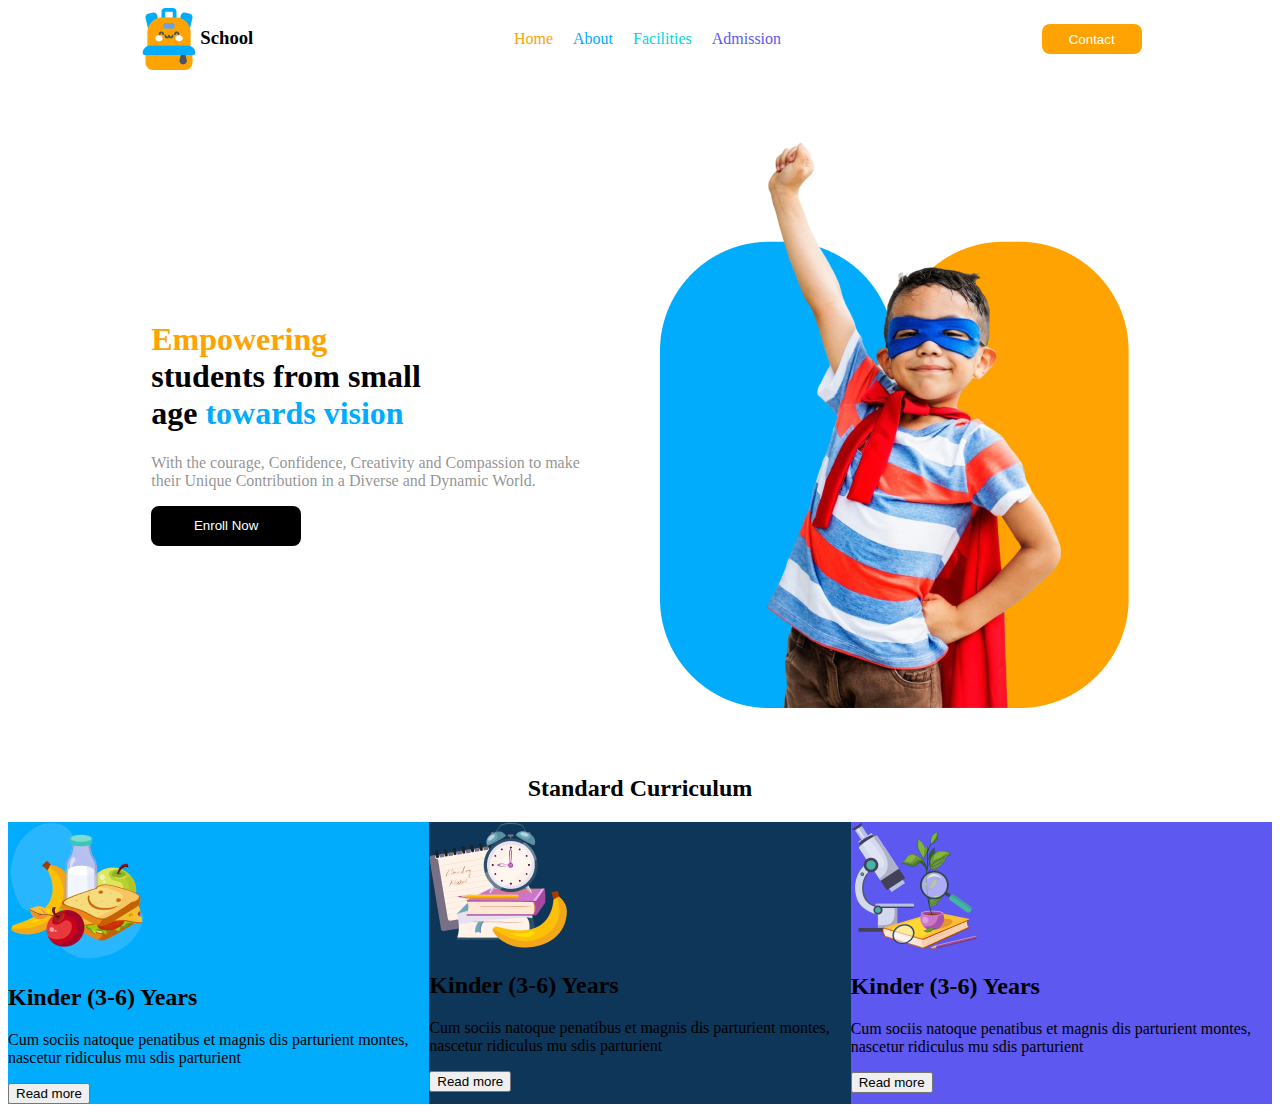
==== index.html @ 23545cb1 "add all resource and html css and section 1 and 2" ====
<!DOCTYPE html>
<html lang="en">
  <head>
    <meta charset="UTF-8" />
    <meta name="viewport" content="width=device-width, initial-scale=1.0" />
    <title>Kids School</title>
    <link rel="stylesheet" href="style.css" />
  </head>
  <body>
    <nav class="navbar display-flex">
      <div class="nav-img display-flex">
        <img class="nav-logo" src="assets/logo.png" alt="" />
        <h3 class="nav-t1">School</h3>
      </div>
      <div class="nav-links display-flex">
        <a class="nav-t2" href="#">Home</a>
        <a class="nav-t3" href="#">About</a>
        <a class="nav-t4" href="#">Facilities</a>
        <a class="nav-t5" href="#">Admission</a>
      </div>
      <div class="nav-btns">
        <img class="nav-menu" src="assets/menu.png" alt="" />
        <button class="nav-btn">Contact</button>
      </div>
    </nav>
    <div class="section-1 display-flex">
      <div class="sec1-card1">
        <h1 class="sec1-card1-t1">Empowering <br />
        
          <span class="sec1-card1-t2">
            students from small <br />
            age </span><span class="sec1-card1-t3">towards vision</span>
        </h1>
        <p class="sec1-card1-t4">
          With the courage, Confidence, Creativity and Compassion to make <br />
          their Unique Contribution in a Diverse and Dynamic World.
        </p>
        <button class="sec1-btn1">Enroll Now</button>
      </div>
      <div class="sec1-card2">
        <img class="sec1-img1"  src="assets/hero-kids.png" alt="" />
      </div>
    </div>
    <section class="section2-section3">
        <h2 class="section2-t1">Standard Curriculum</h2>
        <div class="section2 display-flex">
            
            <div class="section2-card1">
                <img src="assets/kinder.png" alt="">
                <h2>Kinder (3-6) Years</h2>
                <p>Cum sociis natoque penatibus et magnis
                    dis parturient montes, nascetur ridiculus
                    mu sdis parturient</p>
                    <button>Read more</button>
            </div>
            <div class="section2-card2">
                <img src="assets/elementary.png" alt="">
                <h2>Kinder (3-6) Years</h2>
                <p>Cum sociis natoque penatibus et magnis
                    dis parturient montes, nascetur ridiculus
                    mu sdis parturient</p>
                    <button>Read more</button>
            </div>
            <div class="section2-card3">
                <img src="assets/middle.png" alt="">
                <h2>Kinder (3-6) Years</h2>
                <p>Cum sociis natoque penatibus et magnis
                    dis parturient montes, nascetur ridiculus
                    mu sdis parturient</p>
                    <button>Read more</button>
            </div>
        </div>


    </section>
  </body>
</html>
---- style.css ----
/* shared style */
.display-flex {
    display: flex;
}

.navbar{
    
    justify-content: space-around;
    align-items: center;
}
.nav-links{
           gap: 20px;
}
.nav-menu{
    display: none;
}

a{
    text-decoration: none;
}
.nav-t2{
    color: #FEA301;
}
.nav-t3{
    color:#01ACFD;
}
.nav-t4{
    color: #05D4DF
}
.nav-t5{
    color: #5D58EF;
}
.nav-btn{
    width: 100px;
    height: 30px;
    background-color: #FEA301;
    border: none;
    border-radius: 8px;
    color: white;
}
.section-1{
    margin: 5%;
    justify-content: space-evenly;
    align-items: center;
    
}
.sec1-card1-t1{
    color: #FEA301;
    font-size: 2rem;
   
}
.sec1-card1-t2{
    color: black;

}
.sec1-card1-t5{
    color: black;
    
}
.sec1-card1-t3{
    color: #01ACFD;

}
.sec1-card1-t4{
    font-size: medium;
    color:rgba(36,36,36,0.5) ;

}
.sec1-btn1{
    height: 40px;
    width: 150px;
    border-radius: 8px;
    border: none;
    background-color: black;
    color: white;
}
.section2-t1{
    text-align: center;
}
.section2-card1{
    background-color: #01ACFD;
}
.section2-card2{
    background-color: rgb(13, 54, 89);
}
.section2-card3{
    background-color: #5D58EF;
}
















/* for mobile  */
@media screen and (max-width:576px){
    .nav-menu{
        display: inline-block;
        height: 40px;
        width: 40px;
        margin-right: -70px;
    }
    .navbar{
        border-bottom: 1px solid orange;
        height: 70px;
    }
    .nav-logo{
        height: 50px;
        width: 50px;
        margin-left: -70px;
    }
    .nav-links{
        display: none;
    }
    .nav-t1{
        display: none;
    }
    .nav-btn{
        display: none;
    }
    .section-1{
        flex-direction: column-reverse;
        justify-items: center;
        align-items: center;
    }
   
    .sec1-img1{
        max-width: 350px;
    }
    .sec1-card1{
        display: flex;
        align-items: center;
         flex-direction: column;
         align-items: center;
    }
}
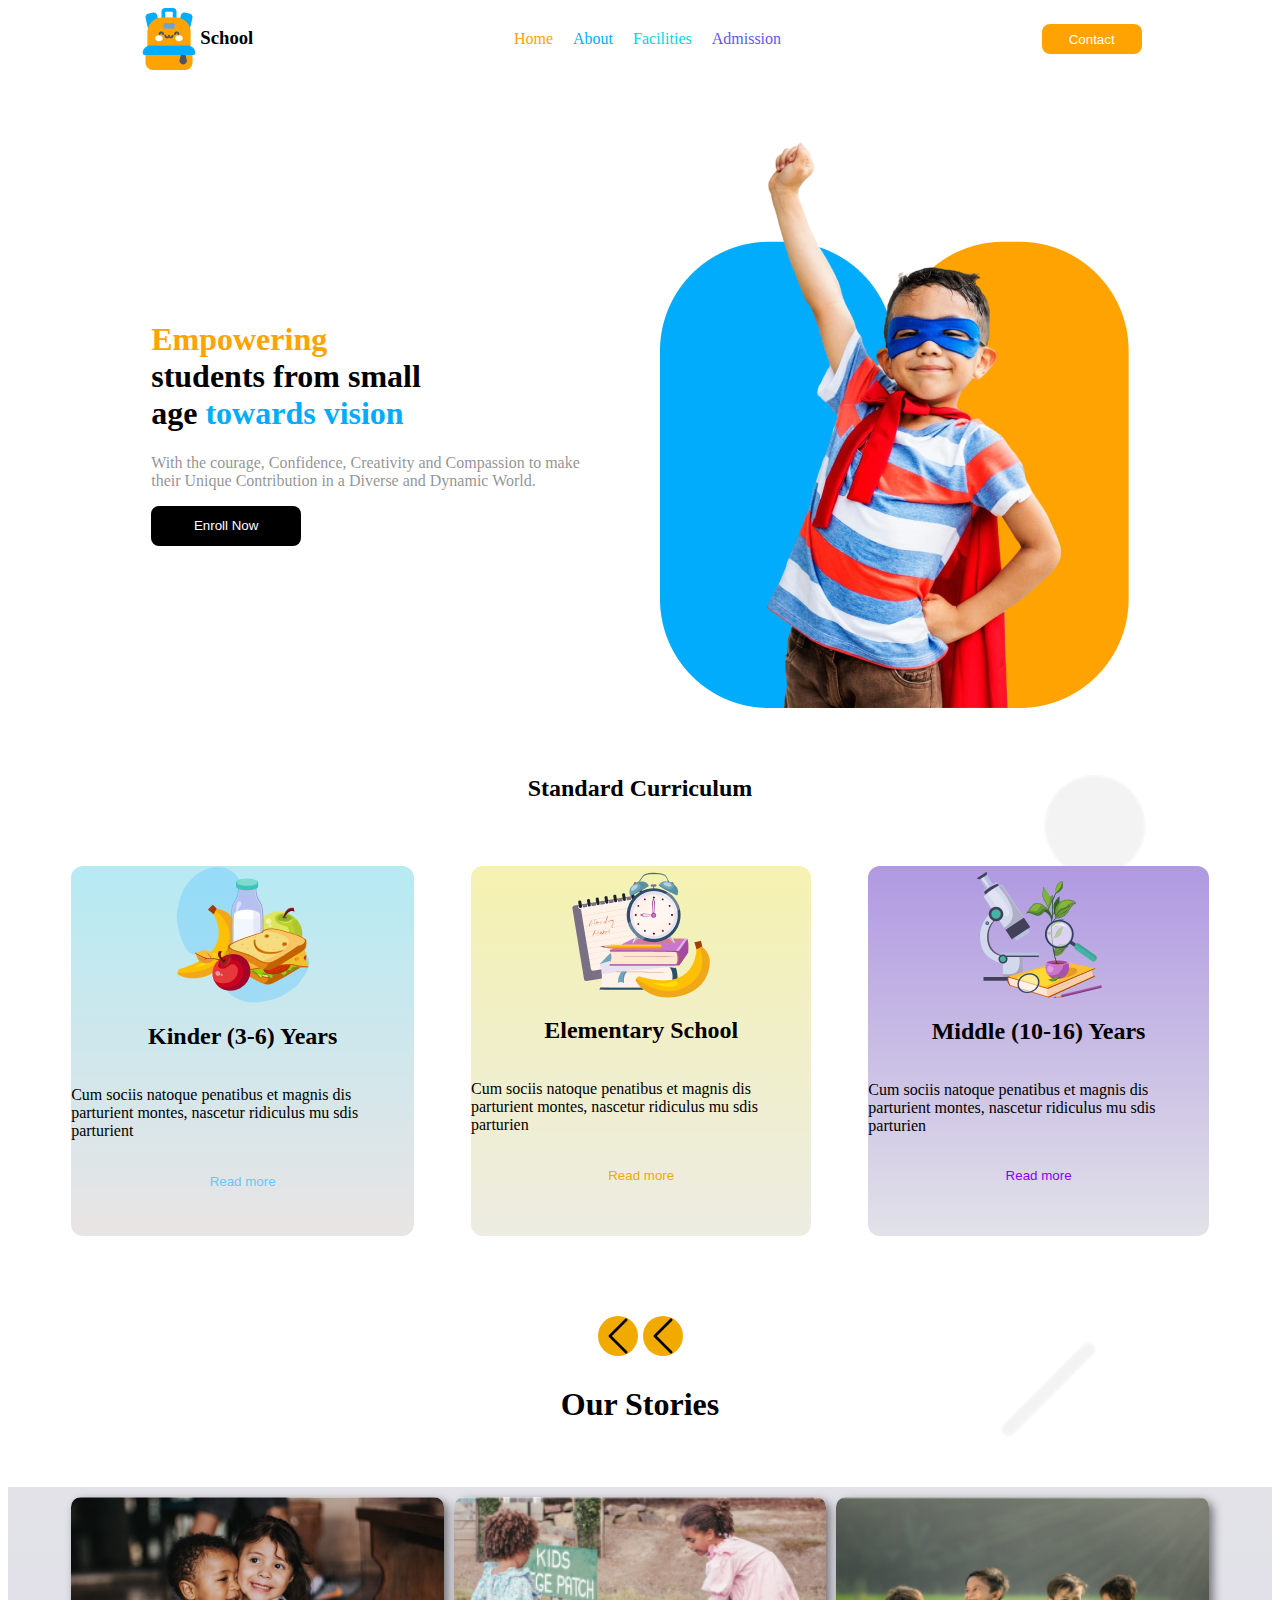
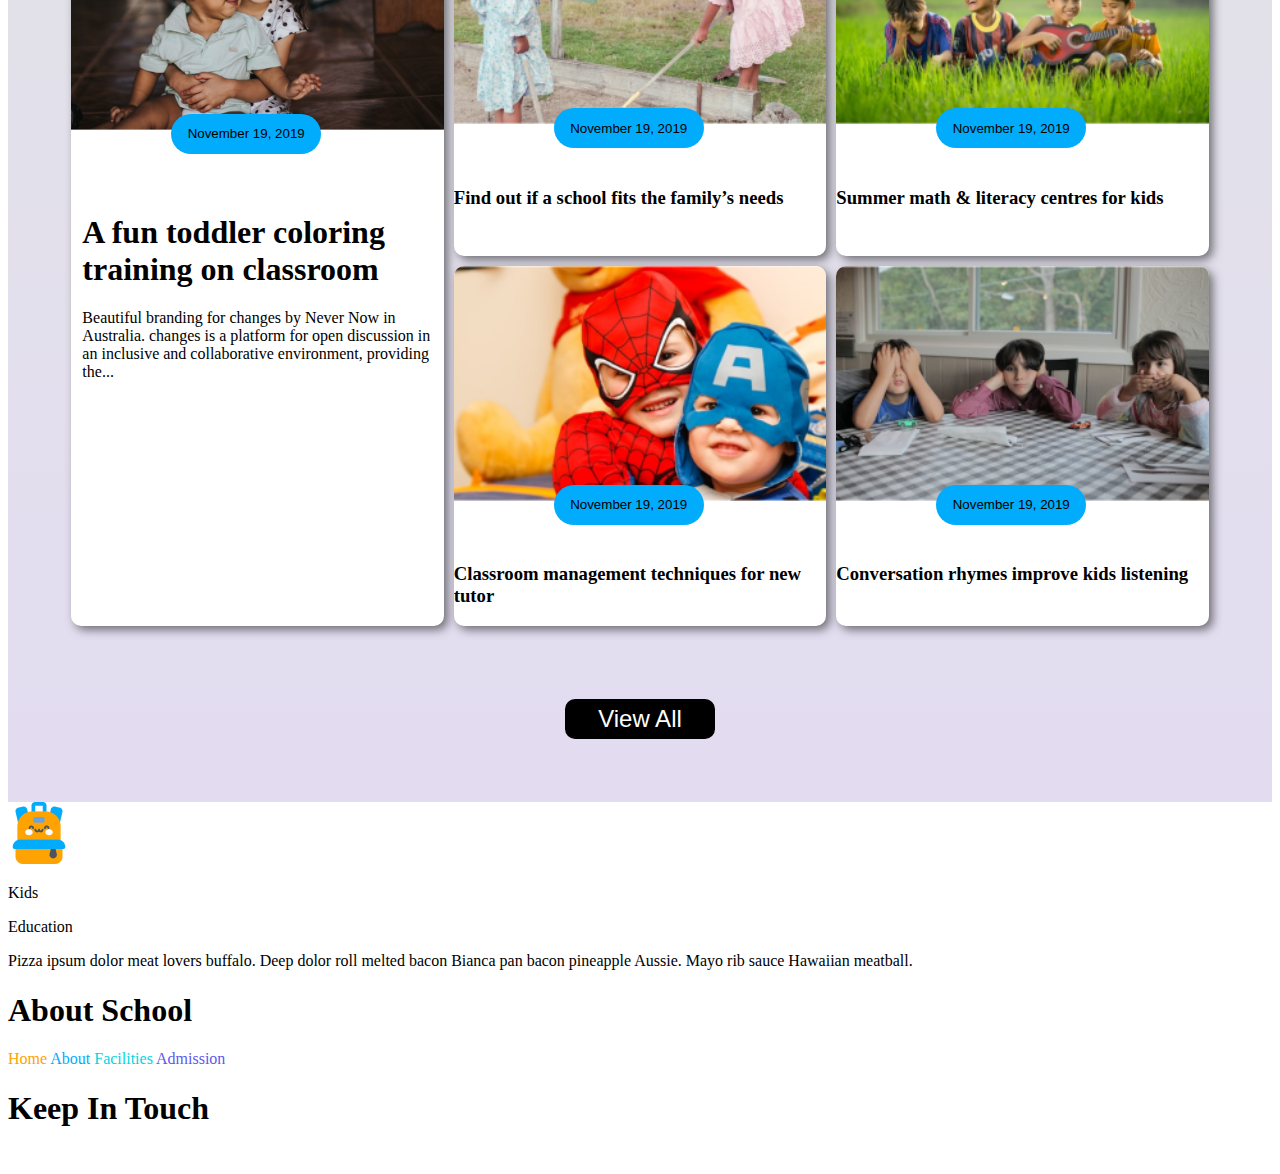
==== commit 034e23d2: "add html css for all code except footer" ====
--- a/index.html
+++ b/index.html
@@ -25,11 +25,13 @@
     </nav>
     <div class="section-1 display-flex">
       <div class="sec1-card1">
-        <h1 class="sec1-card1-t1">Empowering <br />
-        
+        <h1 class="sec1-card1-t1">
+          Empowering <br />
+
           <span class="sec1-card1-t2">
             students from small <br />
-            age </span><span class="sec1-card1-t3">towards vision</span>
+            age </span
+          ><span class="sec1-card1-t3">towards vision</span>
         </h1>
         <p class="sec1-card1-t4">
           With the courage, Confidence, Creativity and Compassion to make <br />
@@ -38,40 +40,120 @@
         <button class="sec1-btn1">Enroll Now</button>
       </div>
       <div class="sec1-card2">
-        <img class="sec1-img1"  src="assets/hero-kids.png" alt="" />
+        <img class="sec1-img1" src="assets/hero-kids.png" alt="" />
       </div>
     </div>
     <section class="section2-section3">
-        <h2 class="section2-t1">Standard Curriculum</h2>
-        <div class="section2 display-flex">
-            
-            <div class="section2-card1">
-                <img src="assets/kinder.png" alt="">
-                <h2>Kinder (3-6) Years</h2>
-                <p>Cum sociis natoque penatibus et magnis
-                    dis parturient montes, nascetur ridiculus
-                    mu sdis parturient</p>
-                    <button>Read more</button>
-            </div>
-            <div class="section2-card2">
-                <img src="assets/elementary.png" alt="">
-                <h2>Kinder (3-6) Years</h2>
-                <p>Cum sociis natoque penatibus et magnis
-                    dis parturient montes, nascetur ridiculus
-                    mu sdis parturient</p>
-                    <button>Read more</button>
-            </div>
-            <div class="section2-card3">
-                <img src="assets/middle.png" alt="">
-                <h2>Kinder (3-6) Years</h2>
-                <p>Cum sociis natoque penatibus et magnis
-                    dis parturient montes, nascetur ridiculus
-                    mu sdis parturient</p>
-                    <button>Read more</button>
-            </div>
+      <h2 class="section2-t1">Standard Curriculum</h2>
+      <div class="section2 display-flex">
+        <div class="section2-card1 display-flex">
+          <img src="assets/kinder.png" alt="" />
+          <h2>Kinder (3-6) Years</h2>
+          <p>
+            Cum sociis natoque penatibus et magnis dis parturient montes,
+            nascetur ridiculus mu sdis parturient
+          </p>
+          <button class="section2-card1-btn1">Read more</button>
         </div>
-
-
+        <div class="section2-card2 display-flex">
+          <img src="assets/elementary.png" alt="" />
+          <h2>Elementary School</h2>
+          <p>
+            Cum sociis natoque penatibus et magnis dis parturient montes,
+            nascetur ridiculus mu sdis parturien
+          </p>
+          <button class="section2-card1-btn2">Read more</button>
+        </div>
+        <div class="section2-card3 display-flex">
+          <img src="assets/middle.png" alt="" />
+          <h2>Middle (10-16) Years</h2>
+          <p>
+            Cum sociis natoque penatibus et magnis dis parturient montes,
+            nascetur ridiculus mu sdis parturien
+          </p>
+          <button class="section2-card1-btn3">Read more</button>
+        </div>
+      </div>
+      <div class="sec2-btn display-flex">
+        <div class="sec2-btn4">
+          <img class="sec2-img1" src="assets/left arrow.png" alt="" />
+        </div>
+        <div class="sec2-btn4">
+          <img class="sec2-img2" src="assets/left arrow.png" alt="" />
+        </div>
+      </div>
+      <div class="section2-t4">
+        <h3 class="section2-t5">Our Stories</h3>
+      </div>
+      <div class="section3-back">
+        <div class="section3">
+          <div class="section3-card1">
+            <img class="section3-img1" src="assets/story-1.png" alt="" />
+            <button class="section3-btn1">November 19, 2019</button>
+            <h1 class="section3-card1-t1">
+              A fun toddler coloring training on classroom
+            </h1>
+            <p class="section3-card1-t2">
+              Beautiful branding for changes by Never Now in Australia. changes
+              is a platform for open discussion in an inclusive and
+              collaborative environment, providing the...
+            </p>
+          </div>
+          <div class="section3-card2">
+            <img class="section3-img2" src="assets/story-2.png" alt="" />
+            <button class="section3-btn1">November 19, 2019</button>
+            <h3>Find out if a school fits the family’s needs</h3>
+          </div>
+          <div class="section3-card3">
+            <img class="section3-img2" src="assets/story-3.png" alt="" />
+            <button class="section3-btn1">November 19, 2019</button>
+            <h3>Summer math & literacy centres for kids</h3>
+          </div>
+          <div class="section3-card4">
+            <img class="section3-img2" src="assets/story-4.png" alt="" />
+            <button class="section3-btn1">November 19, 2019</button>
+            <h3>Classroom management techniques for new tutor</h3>
+          </div>
+          <div class="section3-card5">
+            <img class="section3-img2" src="assets/story-5.png" alt="" />
+            <button class="section3-btn1">November 19, 2019</button>
+            <h3>Conversation rhymes improve kids listening</h3>
+          </div>
+        </div>
+        <div class="sec3-btns2">
+          <button class="sec3-btn2">View All</button>
+        </div>
+      </div>
     </section>
+    <footer>
+      <div class="footer-main-sec">
+        <div class=" footer-sec1">
+          <div class="">
+            <img src="assets/logo.png" alt="" />
+            <p>Kids</p><p>Education</p>
+          </div>
+          <p>
+            Pizza ipsum dolor meat lovers buffalo. Deep dolor roll melted bacon
+            Bianca pan bacon pineapple Aussie. Mayo rib sauce Hawaiian meatball.
+          </p>
+        </div>
+        <div>
+          <h1>About School</h1>
+          <a class="nav-t2" href="#">Home</a>
+          <a class="nav-t3" href="#">About</a>
+          <a class="nav-t4" href="#">Facilities</a>
+          <a class="nav-t5" href="#">Admission</a>
+        </div>
+        <div>
+          <h1>Keep In Touch</h1>
+          <div>
+            <img src="" alt="" />
+            <img src="" alt="" />
+            <img src="" alt="" />
+            <img src="" alt="" />
+          </div>
+        </div>
+      </div>
+    </footer>
   </body>
 </html>
--- a/style.css
+++ b/style.css
@@ -77,17 +77,198 @@
 .section2-t1{
     text-align: center;
 }
+.section2{
+    margin-left: 5%;
+    margin-right: 5%;
+    margin-top: 5%;
+    gap: 5%;
+    
+}
 .section2-card1{
+    background: linear-gradient(to bottom, rgb(182, 234, 243), rgb(233, 228, 228));
+    border-radius: 12px;
+    justify-content: center;
+    align-items: center;
+    flex-direction: column;
+    
+}
+.section2-card2{
+    background: linear-gradient(to bottom, rgb(245, 242, 177), rgb(236, 236, 227));
+    border-radius: 12px;
+    justify-content: center;
+    align-items: center;
+    flex-direction: column;
+}
+.section2-card3{
+    background: linear-gradient(to bottom, rgb(176, 153, 225), rgb(226, 226, 232));
+    border-radius: 12px;
+    justify-content: center;
+    align-items: center;
+    flex-direction: column;
+
+}
+.section2-card1-btn1{
+    width: 100px;
+    height: 50px;
+    border: none;
+    border-radius: 8px;
+    color: #64C8FF;
+    background-color: transparent;
+    margin-bottom: 30px;
+}
+.section2-card1-btn2{
+    width: 100px;
+    height: 50px;
+    border: none;
+    border-radius: 8px;
+    color: #F0AA00;
+    background-color: transparent;
+    margin-bottom: 30px;
+}
+.section2-card1-btn3{
+    width: 100px;
+    height: 50px;
+    border: none;
+    border-radius: 8px;
+    color: #8700FF;
+    background-color: transparent;
+    margin-bottom: 30px;
+}
+.section2-section3{
+    background-image:url(assets/bg.png);
+    background-size: cover;
+    background-repeat: no-repeat;
+}
+.sec2-btn{
+    margin-top: 80px;
+    align-items: center;
+    justify-content: center;
+    gap: 5px;
+
+}
+.sec2-btn4{
+    background-color: #F0AA00;
+    height: 40px;
+    width: 40px;
+    background-position: center;
+    border-radius: 50%;
+}
+.sec2-img1{
+    height:40px ;
+    width: 40px;
+}
+.sec2-img2{
+    height:40px ;
+    width: 40px;
+    transform: rotate(360deg);
+}
+.section2-t4{
+    margin-top: 30px;
+}
+.section2-t5{
+    text-align: center;
+    font-size: 2rem;
+    margin-top: 20px;
+}
+.section3-back{
+    background: linear-gradient(to top, rgb(227, 220, 241), rgb(226, 226, 232));
+}
+.section3{
+    padding-top: 10px;
+    padding-bottom: 10px;
+    display: grid;
+    grid-template-columns:1fr 1fr 1fr;
+   grid-template-rows: repeat(2,1fr);
+   gap: 10px;
+   margin: 5% 5%;
+}
+.section3-card1{
+    overflow: hidden;
+    
+    box-shadow: 4px 4px 10px rgba(0, 0, 0, 0.5);
+    border: none;
+    border-radius: 10px;
+    grid-row: span 2;
+    background-color:white;
+    
+}
+.section3-btn1{
+    height: 40px;
+    width: 150px;
+    border-radius: 20px;
+    position: relative;
+    left: 100px;
+    top: -20px;
     background-color: #01ACFD;
-}
-.section2-card2{
-    background-color: rgb(13, 54, 89);
-}
-.section2-card3{
-    background-color: #5D58EF;
-}
-
-
+    border: none;
+
+}
+.section3-card1-t1{
+    margin-left: 3%;
+    margin-right: 3%;
+}
+.section3-card1-t2{
+    margin-left: 3%;
+    margin-right: 3%;
+}
+.section3-img1{
+    max-width: 100%;
+    height: 50%;
+    height: auto;
+    object-fit: contain;
+}
+.section3-card1-t1{
+      margin-top: 40px;
+}
+.section3-img2{
+    width: 100%;
+}
+.section3-card2{
+    box-shadow: 4px 4px 10px rgba(0, 0, 0, 0.5);
+    overflow: hidden;
+    border: none;
+    border-radius: 10px;
+    background-color:white;
+    
+}
+.section3-card3{
+    box-shadow: 4px 4px 10px rgba(0, 0, 0, 0.5);
+    overflow: hidden;
+    border: none;
+    border-radius: 10px;
+    background-color: white;
+}
+.section3-card4{
+    box-shadow: 4px 4px 10px rgba(0, 0, 0, 0.5);
+    overflow: hidden;
+    border: none;
+    border-radius: 10px;
+    background-color: white;
+    
+}
+.section3-card5{
+    box-shadow: 4px 4px 10px rgba(0, 0, 0, 0.5);
+    overflow: hidden;
+    border: none;
+    border-radius: 10px;
+    background-color: white;
+}
+.sec3-btns2{
+    display: flex;
+    justify-content: center;
+    align-items: center;
+    
+}
+.sec3-btn2{
+    margin-bottom:5%;
+    background-color: black;
+    color: white;
+    height: 40px;
+    width: 150px;
+    font-size: 1.5rem;
+    border-radius: 10px;
+    border: none;
+}
 
 
 
@@ -143,4 +324,41 @@
          flex-direction: column;
          align-items: center;
     }
+    .section2{
+        flex-direction: column;
+    }
+    .section2-card1{
+        margin-bottom: 40px;
+    }
+    .section2-card2{
+        margin-bottom: 40px;
+    }
+    .section2-card3{
+        margin-bottom: 40px;
+    }
+    .sec2-btn{
+        display: none;
+    }
+    .section3-card1{
+        display: none;
+    }
+    .section3{
+        padding-top: 10px;
+        padding-bottom: 10px;
+        display: grid;
+        grid-template-columns:1fr 1fr;
+       grid-template-rows: repeat(2,1fr);
+       gap: 10px;
+       margin: 5% 5%;
+    }
+    .section3-btn1{
+        height: 40px;
+        width: 150px;
+        border-radius: 20px;
+        position: relative;
+        left: auto;
+        top: -20px;
+    
+    }
+
 }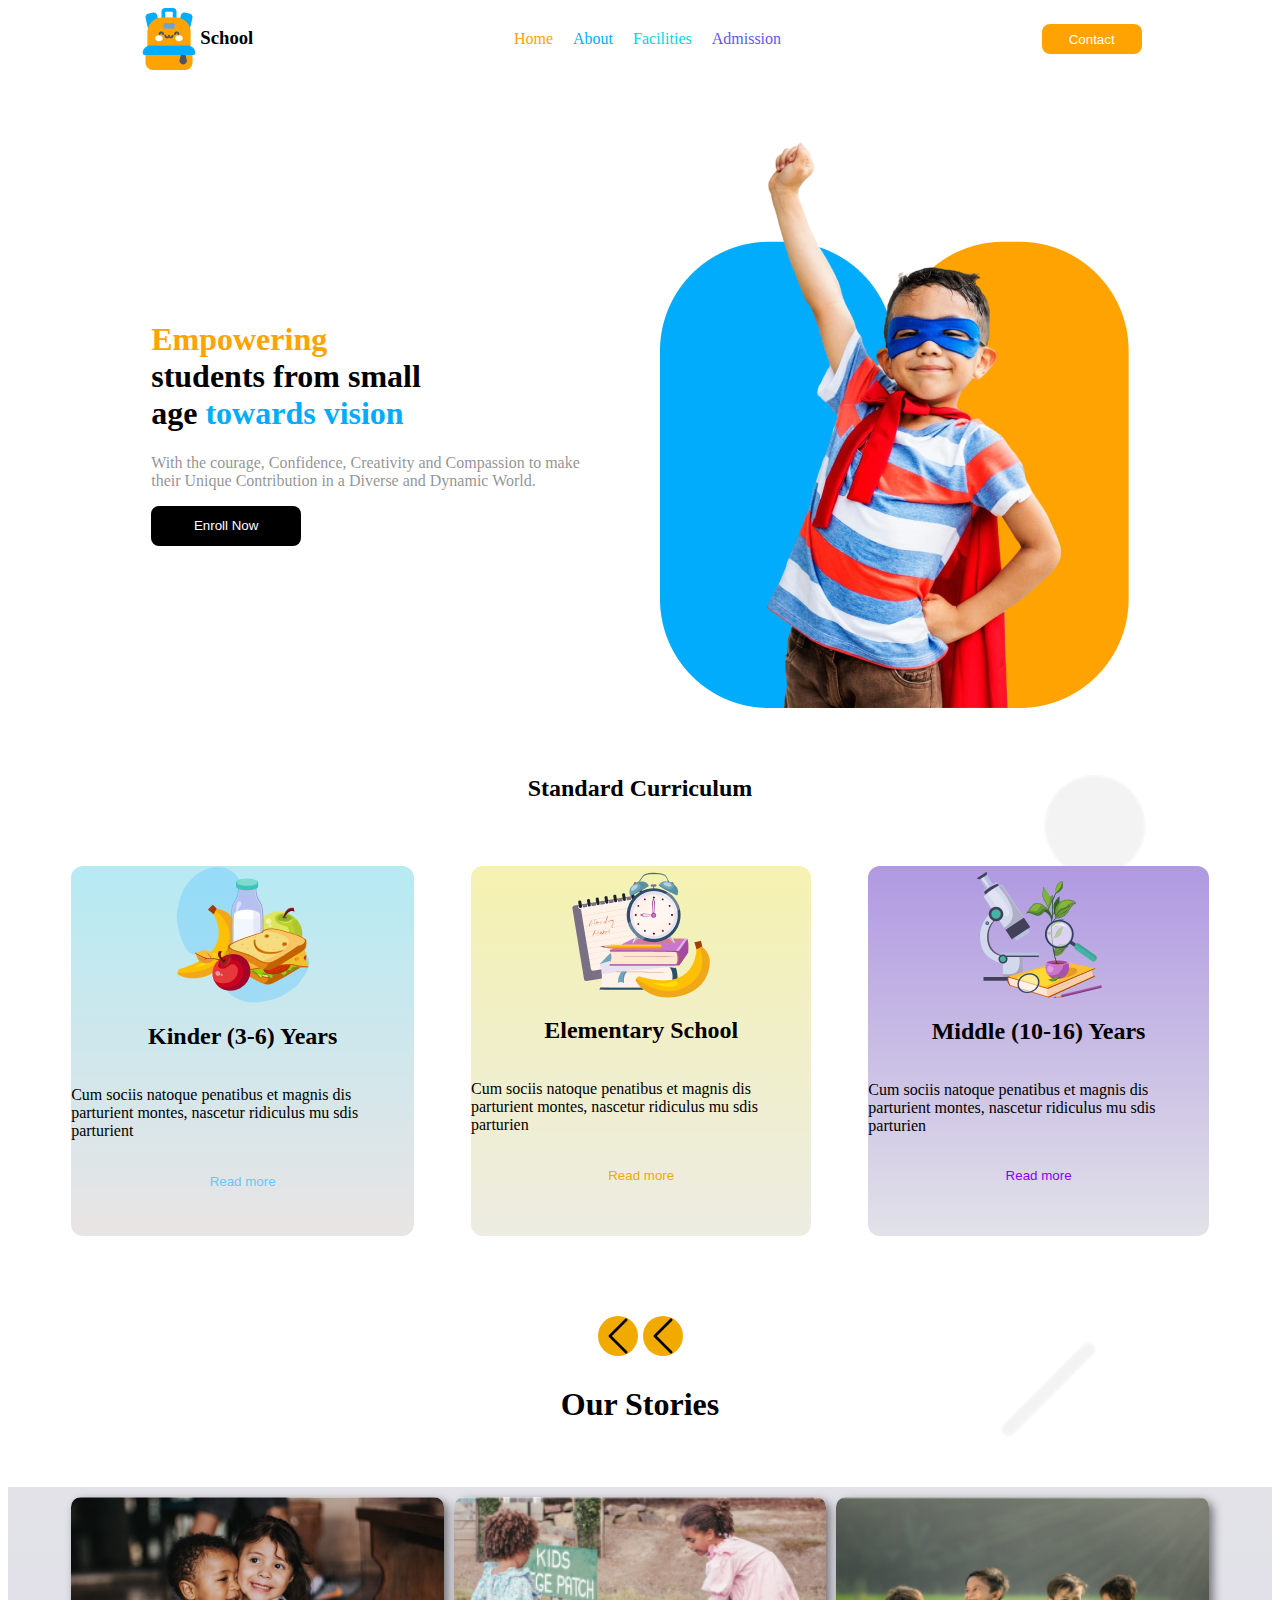
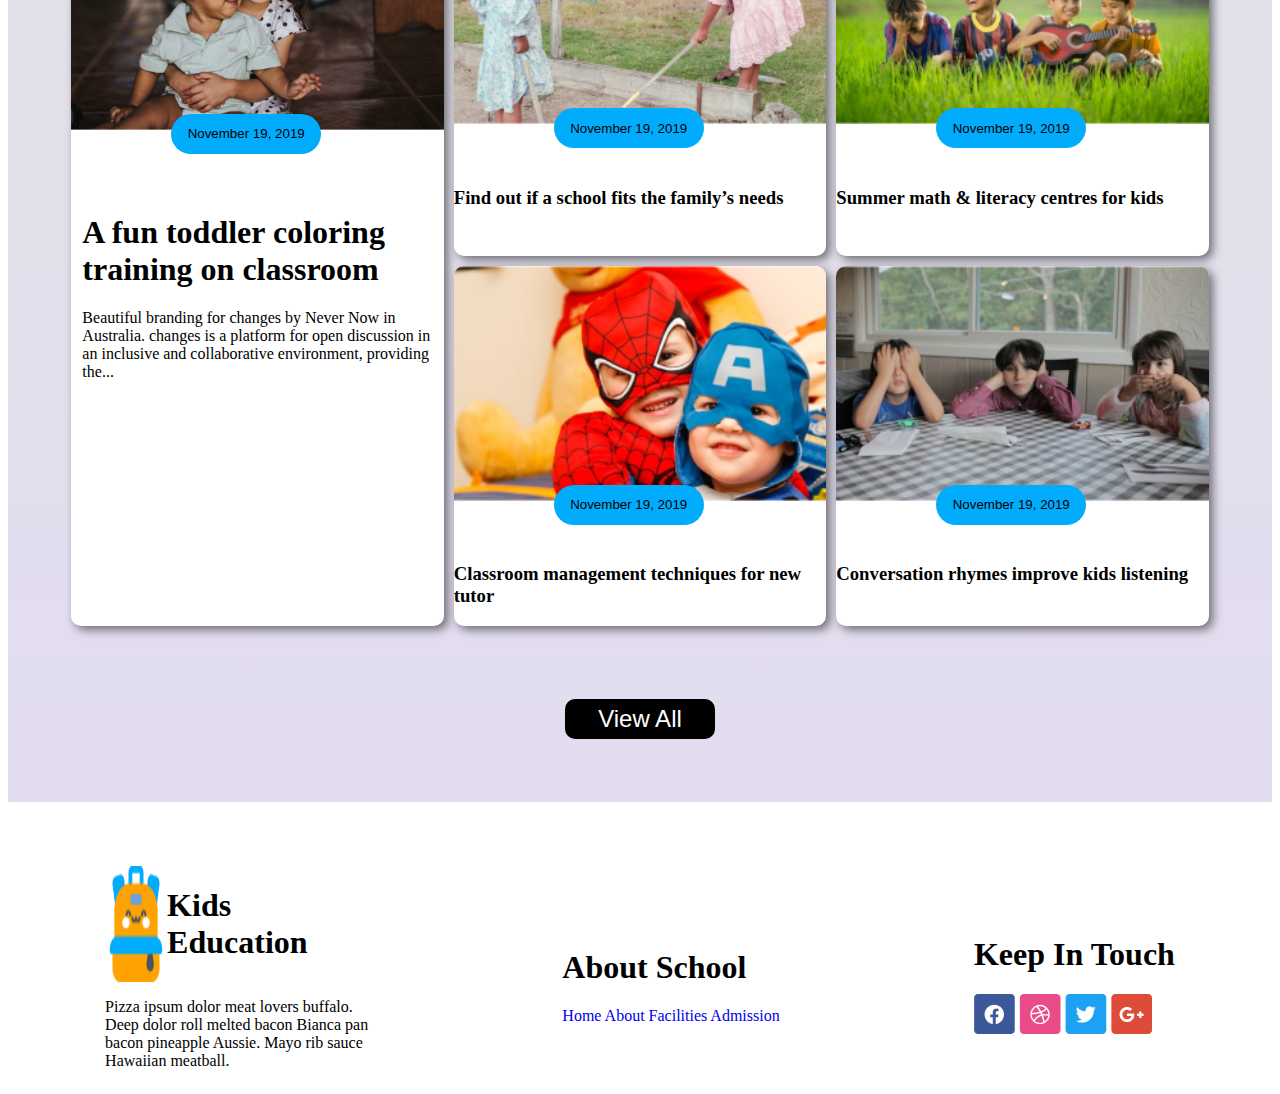
==== commit 380d1904: "add footer image" ====
--- a/index.html
+++ b/index.html
@@ -128,29 +128,29 @@
     <footer>
       <div class="footer-main-sec">
         <div class=" footer-sec1">
-          <div class="">
+          <div class=" footer-sec1-part1">
             <img src="assets/logo.png" alt="" />
-            <p>Kids</p><p>Education</p>
+           <h1> Kids <br> Education</h1>
           </div>
           <p>
-            Pizza ipsum dolor meat lovers buffalo. Deep dolor roll melted bacon
-            Bianca pan bacon pineapple Aussie. Mayo rib sauce Hawaiian meatball.
+            Pizza ipsum dolor meat lovers buffalo. <br>  Deep dolor roll melted bacon
+            Bianca pan <br> bacon pineapple Aussie. Mayo rib sauce <br> Hawaiian meatball.
           </p>
         </div>
         <div>
           <h1>About School</h1>
-          <a class="nav-t2" href="#">Home</a>
-          <a class="nav-t3" href="#">About</a>
-          <a class="nav-t4" href="#">Facilities</a>
-          <a class="nav-t5" href="#">Admission</a>
+          <a class="" href="#">Home</a>
+          <a class="" href="#">About</a>
+          <a class="" href="#">Facilities</a>
+          <a class="" href="#">Admission</a>
         </div>
         <div>
           <h1>Keep In Touch</h1>
           <div>
-            <img src="" alt="" />
-            <img src="" alt="" />
-            <img src="" alt="" />
-            <img src="" alt="" />
+            <img src="assets/fb.png" alt="" />
+            <img src="assets/dribble.png" alt="" />
+            <img src="assets/twitter.png" alt="" />
+            <img src="assets/google+.png" alt="" />
           </div>
         </div>
       </div>
--- a/style.css
+++ b/style.css
@@ -269,6 +269,18 @@
     border-radius: 10px;
     border: none;
 }
+.footer-main-sec{
+    display: flex;
+    justify-content: space-around;
+    align-items: center;
+    margin-top: 5%;
+}
+.footer-sec1-part1{
+    display: flex;
+}
+
+
+
 
 
 
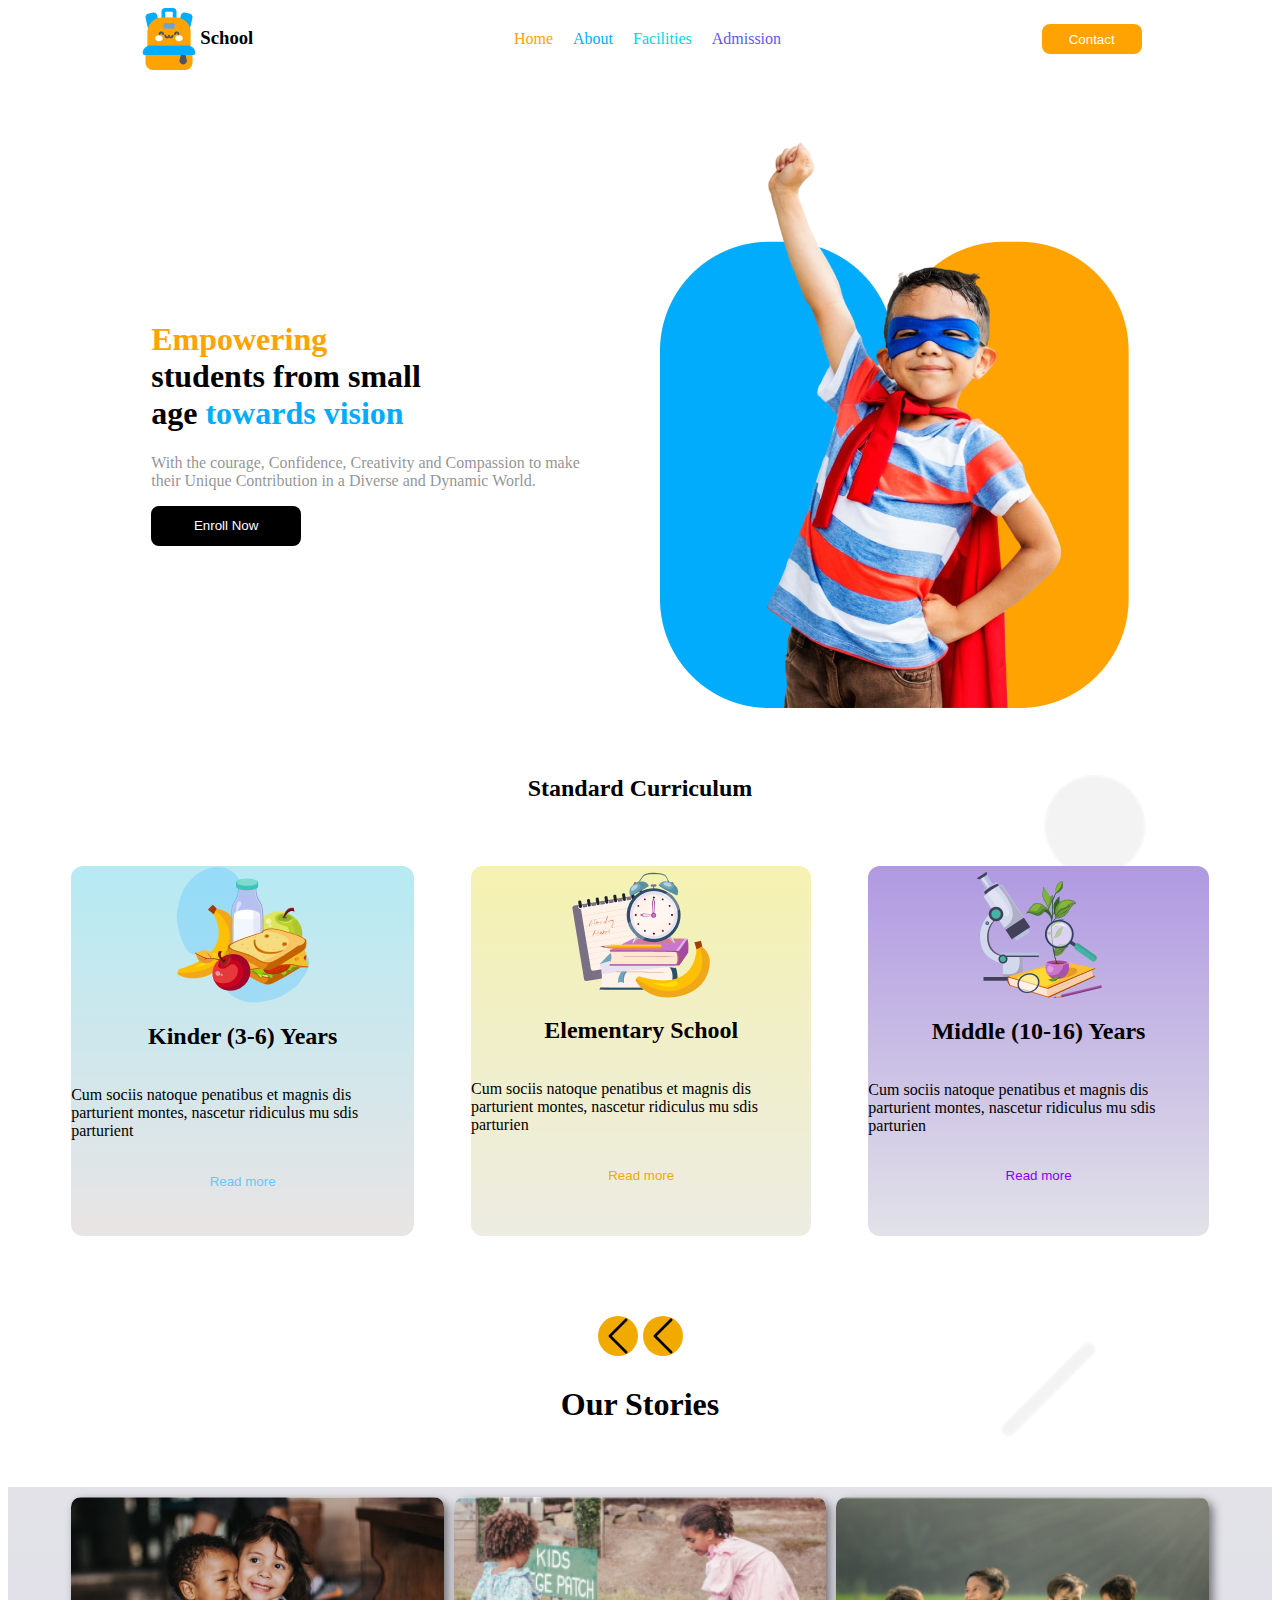
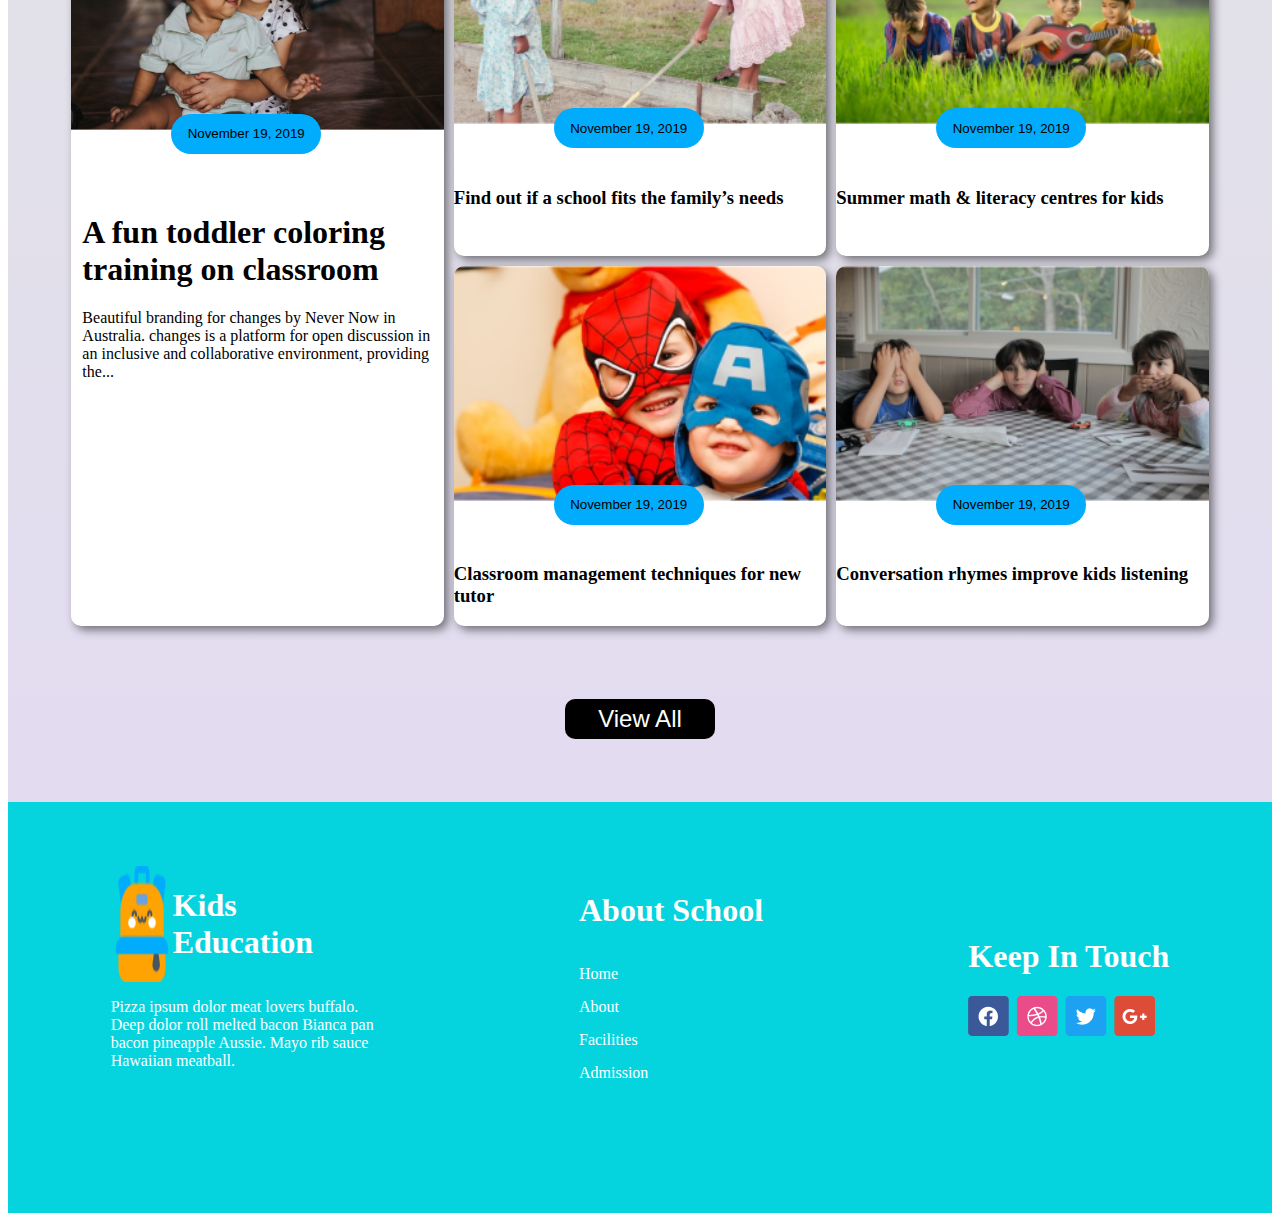
==== commit 8dad3886: "add footer" ====
--- a/index.html
+++ b/index.html
@@ -137,16 +137,16 @@
             Bianca pan <br> bacon pineapple Aussie. Mayo rib sauce <br> Hawaiian meatball.
           </p>
         </div>
-        <div>
+        <div class="footer-sec2">
           <h1>About School</h1>
-          <a class="" href="#">Home</a>
-          <a class="" href="#">About</a>
-          <a class="" href="#">Facilities</a>
-          <a class="" href="#">Admission</a>
+          <a class="footer-li" href="#">Home</a>
+          <a class="footer-li" href="#">About</a>
+          <a class="footer-li" href="#">Facilities</a>
+          <a class="footer-li" href="#">Admission</a>
         </div>
-        <div>
+        <div class="footer-sec3">
           <h1>Keep In Touch</h1>
-          <div>
+          <div class="footer-logo-fb">
             <img src="assets/fb.png" alt="" />
             <img src="assets/dribble.png" alt="" />
             <img src="assets/twitter.png" alt="" />
--- a/style.css
+++ b/style.css
@@ -273,11 +273,34 @@
     display: flex;
     justify-content: space-around;
     align-items: center;
-    margin-top: 5%;
+    padding-top: 5%;
+    padding-bottom: 10%;
+    color: #FFFFFF;
+    background-color: #05D4DF;
+    
 }
 .footer-sec1-part1{
     display: flex;
 }
+.footer-sec2{
+    display: flex;
+    flex-direction: column;
+    align-items: flex-start;
+    justify-content: space-between;
+    gap: 15px;
+}
+.footer-li{
+    color: #FFFFFF;
+    text-decoration: none;
+}
+.footer-logo-fb{
+    display: flex;
+    gap: 7px;
+}
+/* footer{
+    background-color: #01ACFD;
+    max-height: 1440px;
+} */
 
 
 
@@ -372,5 +395,9 @@
         top: -20px;
     
     }
+    .footer-main-sec{
+        flex-direction: column;
+        padding-bottom: 110px;
+    }
 
 }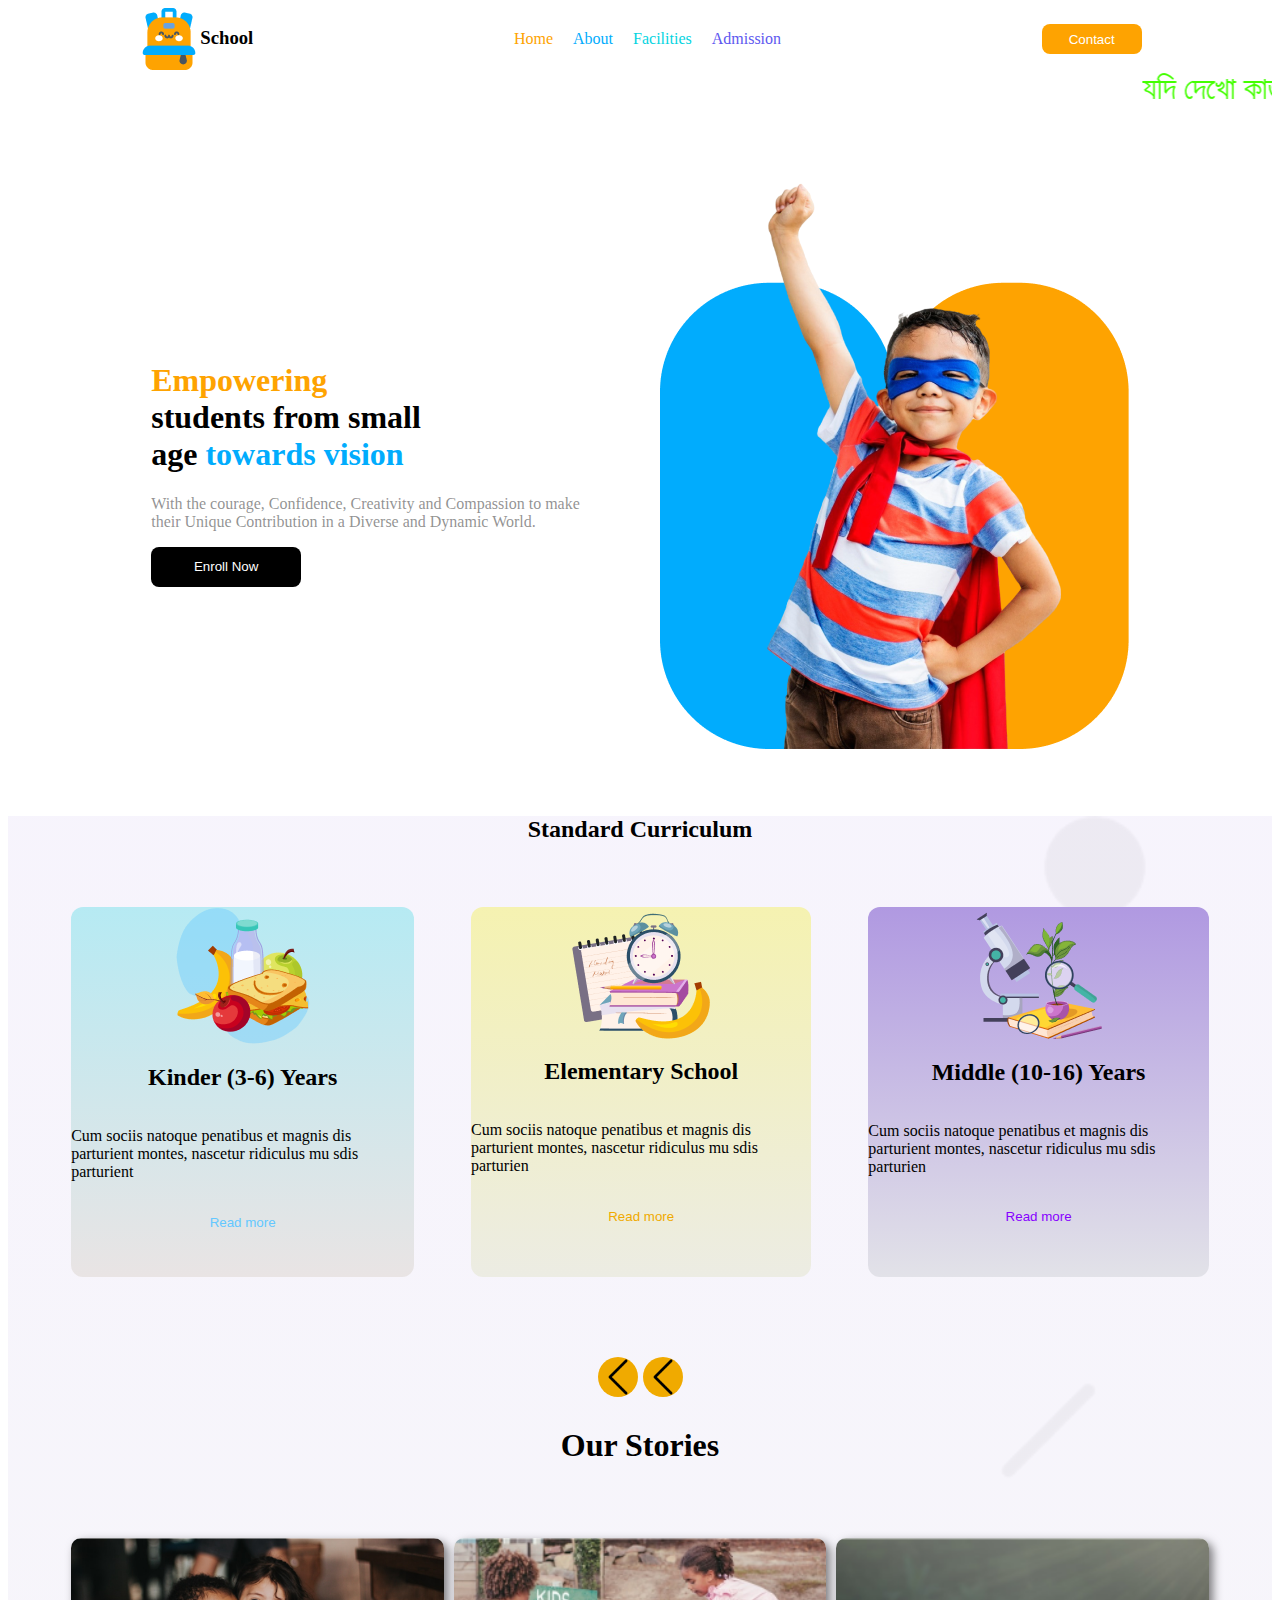
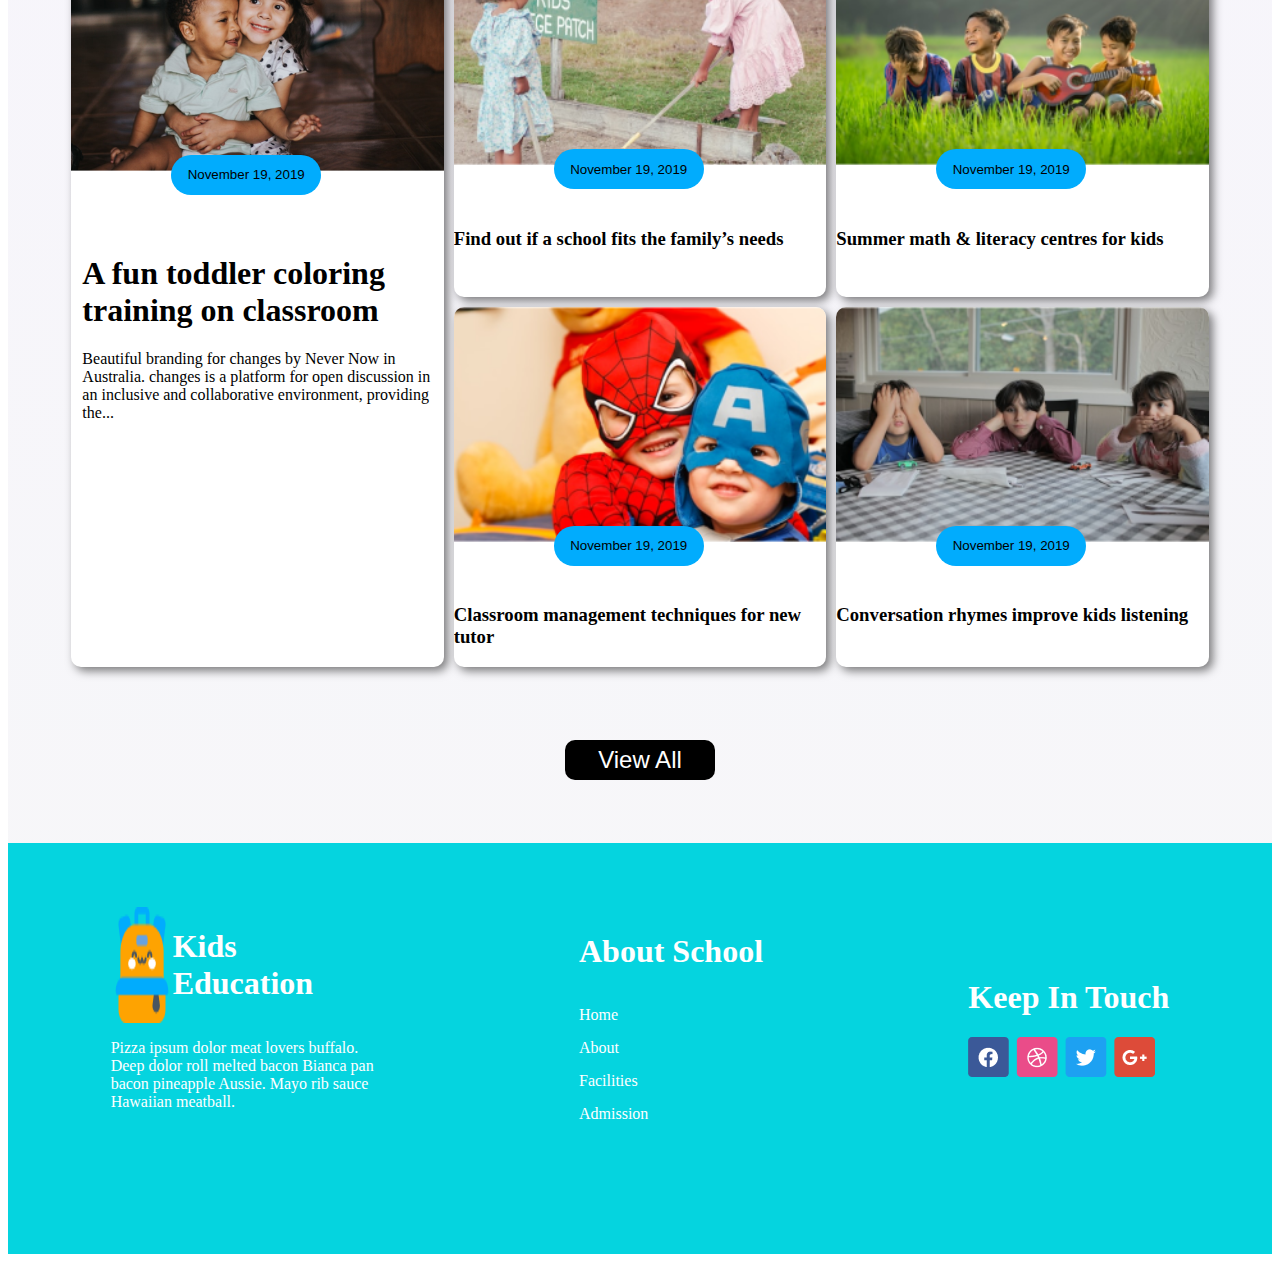
==== commit d5a4c88c: "add some correction" ====
--- a/index.html
+++ b/index.html
@@ -23,6 +23,27 @@
         <button class="nav-btn">Contact</button>
       </div>
     </nav>
+    <marquee
+      style="font-size: xx-large"
+      behavior="scroll"
+      direction="left"
+      scrollamount="15"
+      ><span style="color: rgb(68, 255, 0)"
+        >যদি দেখো কাজ হচ্ছে না, ওর আব্বাকে ধরে ফ্লেক্স মারো</span
+      >
+      <span style="color: rgba(0, 225, 255, 0.918)"
+        >তোমার পাশের বাসার ভাবি যদি তোমাকে ডাকে তার পরও তোমাকে এসাইনমেন্ট অন টাইমে সাবমিট করতে হবে</span
+      >
+      <span style="color: rgb(255, 196, 0)"
+      তোমার বিড়াল যদি মিউ মিউ করে  তার পরও তোমাকে এসাইনমেন্ট অন টাইমে সাবমিট করতে হবে
+      </span>
+      <span style="color: rgb(255, 0, 242)">
+        তোমার বিড়াল যদি মিউ মিউ করে  তার পরও তোমাকে এসাইনমেন্ট অন টাইমে সাবমিট করতে হবে</span
+      >
+      <span style="color: rgb(255, 0, 0)">
+        তোমার বিড়াল যদি মিউ মিউ করে  তার পরও তোমাকে এসাইনমেন্ট অন টাইমে সাবমিট করতে হবে</span
+      ></marquee
+    >
     <div class="section-1 display-flex">
       <div class="sec1-card1">
         <h1 class="sec1-card1-t1">
@@ -127,14 +148,19 @@
     </section>
     <footer>
       <div class="footer-main-sec">
-        <div class=" footer-sec1">
-          <div class=" footer-sec1-part1">
+        <div class="footer-sec1">
+          <div class="footer-sec1-part1">
             <img src="assets/logo.png" alt="" />
-           <h1> Kids <br> Education</h1>
+            <h1>
+              Kids <br />
+              Education
+            </h1>
           </div>
           <p>
-            Pizza ipsum dolor meat lovers buffalo. <br>  Deep dolor roll melted bacon
-            Bianca pan <br> bacon pineapple Aussie. Mayo rib sauce <br> Hawaiian meatball.
+            Pizza ipsum dolor meat lovers buffalo. <br />
+            Deep dolor roll melted bacon Bianca pan <br />
+            bacon pineapple Aussie. Mayo rib sauce <br />
+            Hawaiian meatball.
           </p>
         </div>
         <div class="footer-sec2">
--- a/style.css
+++ b/style.css
@@ -105,6 +105,7 @@
     justify-content: center;
     align-items: center;
     flex-direction: column;
+    background-color: transparent;
 
 }
 .section2-card1-btn1{
@@ -135,7 +136,7 @@
     margin-bottom: 30px;
 }
 .section2-section3{
-    background-image:url(assets/bg.png);
+    background-image:linear-gradient(rgba(201, 183, 238, 0.151), rgba(220, 220, 230, 0.242)),url(./assets/bg.png);
     background-size: cover;
     background-repeat: no-repeat;
 }
@@ -171,7 +172,7 @@
     margin-top: 20px;
 }
 .section3-back{
-    background: linear-gradient(to top, rgb(227, 220, 241), rgb(226, 226, 232));
+    /* background: linear-gradient(to top, rgb(227, 220, 241), rgb(226, 226, 232)); */
 }
 .section3{
     padding-top: 10px;
